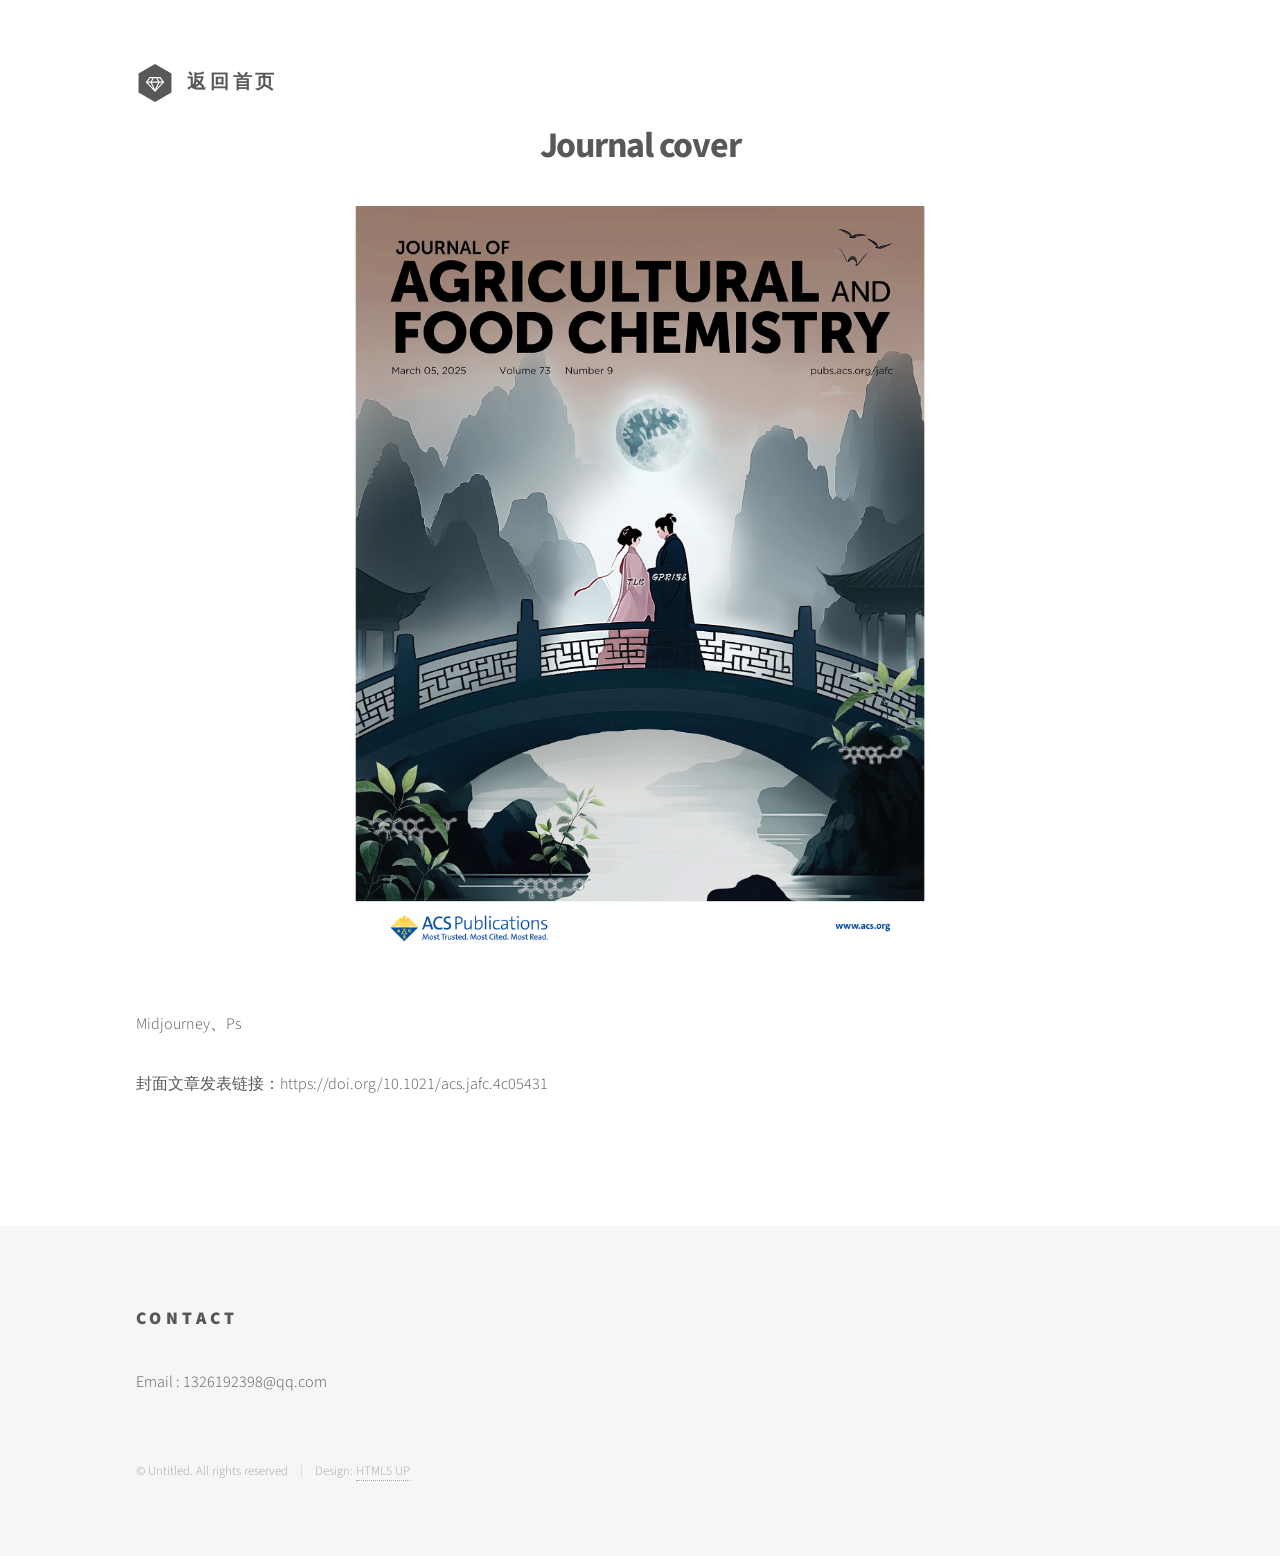
==== work01.html @ 49edc8ae "Initial website upload" ====
<!DOCTYPE HTML>
<!--
	Phantom by HTML5 UP
	html5up.net | @ajlkn
	Free for personal and commercial use under the CCA 3.0 license (html5up.net/license)
-->
<html>
	<head>
		<title>商业项目01</title>
		<meta charset="utf-8" />
		<meta name="viewport" content="width=device-width, initial-scale=1, user-scalable=no" />
		<link rel="stylesheet" href="assets/css/main.css" />
		<noscript><link rel="stylesheet" href="assets/css/noscript.css" /></noscript>
	</head>
	<body class="is-preload">
		<!-- Wrapper -->
			<div id="wrapper">

				<!-- Header -->
					<header id="header">
						<div class="inner">

							<!-- Logo -->
								<a href="index.html" class="logo">
									<span class="symbol"><img src="images/logo.svg" alt="" /></span><span class="title">返回首页</span>
								</a>

						
						</div>
					</header>

			
				<!-- Main -->
					<div id="main">
						<div class="inner">
							<h1 style="text-align: center;">Journal cover</h1>
							<span class="image main"><img src="images/work 01.png" alt="" /></span>
							<p> Midjourney、Ps </p>
							<p> 封面文章发表链接：https://doi.org/10.1021/acs.jafc.4c05431 </p>
							<p> </p>
						</div>
					</div>

				<!-- Footer -->
					<footer id="footer">
						<div class="inner">
							<section>
								<h2>Contact</h2>
								<p> Email : 1326192398@qq.com </p>
							</section>
							<ul class="copyright">
								<li>&copy; Untitled. All rights reserved</li><li>Design: <a href="http://html5up.net">HTML5 UP</a></li>
							</ul>
						</div>
					</footer>

			</div>

		<!-- Scripts -->
			<script src="assets/js/jquery.min.js"></script>
			<script src="assets/js/browser.min.js"></script>
			<script src="assets/js/breakpoints.min.js"></script>
			<script src="assets/js/util.js"></script>
			<script src="assets/js/main.js"></script>

	</body>
</html>
---- assets/css/main.css ----
@import url(fontawesome-all.min.css);
@import url("https://fonts.googleapis.com/css?family=Source+Sans+Pro:300,700,900");

/*
	Phantom by HTML5 UP
	html5up.net | @ajlkn
	Free for personal and commercial use under the CCA 3.0 license (html5up.net/license)
*/

html, body, div, span, applet, object,
iframe, h1, h2, h3, h4, h5, h6, p, blockquote,
pre, a, abbr, acronym, address, big, cite,
code, del, dfn, em, img, ins, kbd, q, s, samp,
small, strike, strong, sub, sup, tt, var, b,
u, i, center, dl, dt, dd, ol, ul, li, fieldset,
form, label, legend, table, caption, tbody,
tfoot, thead, tr, th, td, article, aside,
canvas, details, embed, figure, figcaption,
footer, header, hgroup, menu, nav, output, ruby,
section, summary, time, mark, audio, video {
	margin: 0;
	padding: 0;
	border: 0;
	font-size: 100%;
	font: inherit;
	vertical-align: baseline;}

article, aside, details, figcaption, figure,
footer, header, hgroup, menu, nav, section {
	display: block;}

body {
	line-height: 1;
}

ol, ul {
	list-style: none;
}

blockquote, q {
	quotes: none;
}

	blockquote:before, blockquote:after, q:before, q:after {
		content: '';
		content: none;
	}

table {
	border-collapse: collapse;
	border-spacing: 0;
}

body {
	-webkit-text-size-adjust: none;
}

mark {
	background-color: transparent;
	color: inherit;
}

input::-moz-focus-inner {
	border: 0;
	padding: 0;
}

input, select, textarea {
	-moz-appearance: none;
	-webkit-appearance: none;
	-ms-appearance: none;
	appearance: none;
}

/* Basic */

	@-ms-viewport {
		width: device-width;
	}

	body {
		-ms-overflow-style: scrollbar;
	}

	@media screen and (max-width: 480px) {

		html, body {
			min-width: 320px;
		}

	}

	html {
		box-sizing: border-box;
	}

	*, *:before, *:after {
		box-sizing: inherit;
	}

	body {
		background: #ffffff;
	}

		body.is-preload *, body.is-preload *:before, body.is-preload *:after {
			-moz-animation: none !important;
			-webkit-animation: none !important;
			-ms-animation: none !important;
			animation: none !important;
			-moz-transition: none !important;
			-webkit-transition: none !important;
			-ms-transition: none !important;
			transition: none !important;
		}

/* Type */

	body, input, select, textarea {
		color: #585858;
		font-family: "Source Sans Pro", Helvetica, sans-serif;
		font-size: 16pt;
		font-weight: 300;
		line-height: 1.75;
	}

		@media screen and (max-width: 1680px) {

			body, input, select, textarea {
				font-size: 14pt;
			}

		}

		@media screen and (max-width: 1280px) {

			body, input, select, textarea {
				font-size: 12pt;
			}

		}

	a {
		-moz-transition: border-bottom-color 0.2s ease, color 0.2s ease;
		-webkit-transition: border-bottom-color 0.2s ease, color 0.2s ease;
		-ms-transition: border-bottom-color 0.2s ease, color 0.2s ease;
		transition: border-bottom-color 0.2s ease, color 0.2s ease;
		text-decoration: none;
		color: #585858;
		border-bottom: dotted 1px rgba(88, 88, 88, 0.5);
	}

		a:hover {
			border-bottom-color: transparent;
			color: #f2849e !important;
		}

	strong, b {
		font-weight: 900;
	}

	em, i {
		font-style: italic;
	}

	p {
		margin: 0 0 2em 0;
	}

	h1 {
		font-size: 2.25em;
		font-weight: 700;
		line-height: 1.3;
		margin: 0 0 1em 0;
		letter-spacing: -0.035em;
	}

		h1 a {
			color: inherit;
		}

		@media screen and (max-width: 736px) {

			h1 {
				font-size: 2em;
				margin: 0 0 1em 0;
			}

		}

		@media screen and (max-width: 360px) {

			h1 {
				font-size: 1.75em;
			}

		}

	h2, h3, h4, h5, h6 {
		font-weight: 900;
		line-height: 1.5;
		margin: 0 0 2em 0;
		text-transform: uppercase;
		letter-spacing: 0.25em;
	}

		h2 a, h3 a, h4 a, h5 a, h6 a {
			color: inherit;
		}

	h2 {
		font-size: 1.1em;
	}

	h3 {
		font-size: 1em;
	}

	h4 {
		font-size: 0.8em;
	}

	h5 {
		font-size: 0.8em;
	}

	h6 {
		font-size: 0.8em;
	}

	@media screen and (max-width: 980px) {

		h1 br, h2 br, h3 br, h4 br, h5 br, h6 br {
			display: none;
		}

	}

	@media screen and (max-width: 736px) {

		h2 {
			font-size: 1em;
		}

		h3 {
			font-size: 0.8em;
		}

	}

	sub {
		font-size: 0.8em;
		position: relative;
		top: 0.5em;
	}

	sup {
		font-size: 0.8em;
		position: relative;
		top: -0.5em;
	}

	blockquote {
		border-left: solid 4px #c9c9c9;
		font-style: italic;
		margin: 0 0 2em 0;
		padding: 0.5em 0 0.5em 2em;
	}

	code {
		background: rgba(144, 144, 144, 0.075);
		border-radius: 4px;
		border: solid 1px #c9c9c9;
		font-family: "Courier New", monospace;
		font-size: 0.9em;
		margin: 0 0.25em;
		padding: 0.25em 0.65em;
	}

	pre {
		-webkit-overflow-scrolling: touch;
		font-family: "Courier New", monospace;
		font-size: 0.9em;
		margin: 0 0 2em 0;
	}

		pre code {
			display: block;
			line-height: 1.75;
			padding: 1em 1.5em;
			overflow-x: auto;
		}

	hr {
		border: 0;
		border-bottom: solid 1px #c9c9c9;
		margin: 2em 0;
	}

		hr.major {
			margin: 3em 0;
		}

	.align-left {
		text-align: left;
	}

	.align-center {
		text-align: center;
	}

	.align-right {
		text-align: right;
	}

/* Row */

	.row {
		display: flex;
		flex-wrap: wrap;
		box-sizing: border-box;
		align-items: stretch;
	}

		.row > * {
			box-sizing: border-box;
		}

		.row.gtr-uniform > * > :last-child {
			margin-bottom: 0;
		}

		.row.aln-left {
			justify-content: flex-start;
		}

		.row.aln-center {
			justify-content: center;
		}

		.row.aln-right {
			justify-content: flex-end;
		}

		.row.aln-top {
			align-items: flex-start;
		}

		.row.aln-middle {
			align-items: center;
		}

		.row.aln-bottom {
			align-items: flex-end;
		}

		.row > .imp {
			order: -1;
		}

		.row > .col-1 {
			width: 8.33333%;
		}

		.row > .off-1 {
			margin-left: 8.33333%;
		}

		.row > .col-2 {
			width: 16.66667%;
		}

		.row > .off-2 {
			margin-left: 16.66667%;
		}

		.row > .col-3 {
			width: 25%;
		}

		.row > .off-3 {
			margin-left: 25%;
		}

		.row > .col-4 {
			width: 33.33333%;
		}

		.row > .off-4 {
			margin-left: 33.33333%;
		}

		.row > .col-5 {
			width: 41.66667%;
		}

		.row > .off-5 {
			margin-left: 41.66667%;
		}

		.row > .col-6 {
			width: 50%;
		}

		.row > .off-6 {
			margin-left: 50%;
		}

		.row > .col-7 {
			width: 58.33333%;
		}

		.row > .off-7 {
			margin-left: 58.33333%;
		}

		.row > .col-8 {
			width: 66.66667%;
		}

		.row > .off-8 {
			margin-left: 66.66667%;
		}

		.row > .col-9 {
			width: 75%;
		}

		.row > .off-9 {
			margin-left: 75%;
		}

		.row > .col-10 {
			width: 83.33333%;
		}

		.row > .off-10 {
			margin-left: 83.33333%;
		}

		.row > .col-11 {
			width: 91.66667%;
		}

		.row > .off-11 {
			margin-left: 91.66667%;
		}

		.row > .col-12 {
			width: 100%;
		}

		.row > .off-12 {
			margin-left: 100%;
		}

		.row.gtr-0 {
			margin-top: 0;
			margin-left: 0em;
		}

			.row.gtr-0 > * {
				padding: 0 0 0 0em;
			}

			.row.gtr-0.gtr-uniform {
				margin-top: 0em;
			}

				.row.gtr-0.gtr-uniform > * {
					padding-top: 0em;
				}

		.row.gtr-25 {
			margin-top: 0;
			margin-left: -0.5em;
		}

			.row.gtr-25 > * {
				padding: 0 0 0 0.5em;
			}

			.row.gtr-25.gtr-uniform {
				margin-top: -0.5em;
			}

				.row.gtr-25.gtr-uniform > * {
					padding-top: 0.5em;
				}

		.row.gtr-50 {
			margin-top: 0;
			margin-left: -1em;
		}

			.row.gtr-50 > * {
				padding: 0 0 0 1em;
			}

			.row.gtr-50.gtr-uniform {
				margin-top: -1em;
			}

				.row.gtr-50.gtr-uniform > * {
					padding-top: 1em;
				}

		.row {
			margin-top: 0;
			margin-left: -2em;
		}

			.row > * {
				padding: 0 0 0 2em;
			}

			.row.gtr-uniform {
				margin-top: -2em;
			}

				.row.gtr-uniform > * {
					padding-top: 2em;
				}

		.row.gtr-150 {
			margin-top: 0;
			margin-left: -3em;
		}

			.row.gtr-150 > * {
				padding: 0 0 0 3em;
			}

			.row.gtr-150.gtr-uniform {
				margin-top: -3em;
			}

				.row.gtr-150.gtr-uniform > * {
					padding-top: 3em;
				}

		.row.gtr-200 {
			margin-top: 0;
			margin-left: -4em;
		}

			.row.gtr-200 > * {
				padding: 0 0 0 4em;
			}

			.row.gtr-200.gtr-uniform {
				margin-top: -4em;
			}

				.row.gtr-200.gtr-uniform > * {
					padding-top: 4em;
				}

		@media screen and (max-width: 1680px) {

			.row {
				display: flex;
				flex-wrap: wrap;
				box-sizing: border-box;
				align-items: stretch;
			}

				.row > * {
					box-sizing: border-box;
				}

				.row.gtr-uniform > * > :last-child {
					margin-bottom: 0;
				}

				.row.aln-left {
					justify-content: flex-start;
				}

				.row.aln-center {
					justify-content: center;
				}

				.row.aln-right {
					justify-content: flex-end;
				}

				.row.aln-top {
					align-items: flex-start;
				}

				.row.aln-middle {
					align-items: center;
				}

				.row.aln-bottom {
					align-items: flex-end;
				}

				.row > .imp-xlarge {
					order: -1;
				}

				.row > .col-1-xlarge {
					width: 8.33333%;
				}

				.row > .off-1-xlarge {
					margin-left: 8.33333%;
				}

				.row > .col-2-xlarge {
					width: 16.66667%;
				}

				.row > .off-2-xlarge {
					margin-left: 16.66667%;
				}

				.row > .col-3-xlarge {
					width: 25%;
				}

				.row > .off-3-xlarge {
					margin-left: 25%;
				}

				.row > .col-4-xlarge {
					width: 33.33333%;
				}

				.row > .off-4-xlarge {
					margin-left: 33.33333%;
				}

				.row > .col-5-xlarge {
					width: 41.66667%;
				}

				.row > .off-5-xlarge {
					margin-left: 41.66667%;
				}

				.row > .col-6-xlarge {
					width: 50%;
				}

				.row > .off-6-xlarge {
					margin-left: 50%;
				}

				.row > .col-7-xlarge {
					width: 58.33333%;
				}

				.row > .off-7-xlarge {
					margin-left: 58.33333%;
				}

				.row > .col-8-xlarge {
					width: 66.66667%;
				}

				.row > .off-8-xlarge {
					margin-left: 66.66667%;
				}

				.row > .col-9-xlarge {
					width: 75%;
				}

				.row > .off-9-xlarge {
					margin-left: 75%;
				}

				.row > .col-10-xlarge {
					width: 83.33333%;
				}

				.row > .off-10-xlarge {
					margin-left: 83.33333%;
				}

				.row > .col-11-xlarge {
					width: 91.66667%;
				}

				.row > .off-11-xlarge {
					margin-left: 91.66667%;
				}

				.row > .col-12-xlarge {
					width: 100%;
				}

				.row > .off-12-xlarge {
					margin-left: 100%;
				}

				.row.gtr-0 {
					margin-top: 0;
					margin-left: 0em;
				}

					.row.gtr-0 > * {
						padding: 0 0 0 0em;
					}

					.row.gtr-0.gtr-uniform {
						margin-top: 0em;
					}

						.row.gtr-0.gtr-uniform > * {
							padding-top: 0em;
						}

				.row.gtr-25 {
					margin-top: 0;
					margin-left: -0.5em;
				}

					.row.gtr-25 > * {
						padding: 0 0 0 0.5em;
					}

					.row.gtr-25.gtr-uniform {
						margin-top: -0.5em;
					}

						.row.gtr-25.gtr-uniform > * {
							padding-top: 0.5em;
						}

				.row.gtr-50 {
					margin-top: 0;
					margin-left: -1em;
				}

					.row.gtr-50 > * {
						padding: 0 0 0 1em;
					}

					.row.gtr-50.gtr-uniform {
						margin-top: -1em;
					}

						.row.gtr-50.gtr-uniform > * {
							padding-top: 1em;
						}

				.row {
					margin-top: 0;
					margin-left: -2em;
				}

					.row > * {
						padding: 0 0 0 2em;
					}

					.row.gtr-uniform {
						margin-top: -2em;
					}

						.row.gtr-uniform > * {
							padding-top: 2em;
						}

				.row.gtr-150 {
					margin-top: 0;
					margin-left: -3em;
				}

					.row.gtr-150 > * {
						padding: 0 0 0 3em;
					}

					.row.gtr-150.gtr-uniform {
						margin-top: -3em;
					}

						.row.gtr-150.gtr-uniform > * {
							padding-top: 3em;
						}

				.row.gtr-200 {
					margin-top: 0;
					margin-left: -4em;
				}

					.row.gtr-200 > * {
						padding: 0 0 0 4em;
					}

					.row.gtr-200.gtr-uniform {
						margin-top: -4em;
					}

						.row.gtr-200.gtr-uniform > * {
							padding-top: 4em;
						}

		}

		@media screen and (max-width: 1280px) {

			.row {
				display: flex;
				flex-wrap: wrap;
				box-sizing: border-box;
				align-items: stretch;
			}

				.row > * {
					box-sizing: border-box;
				}

				.row.gtr-uniform > * > :last-child {
					margin-bottom: 0;
				}

				.row.aln-left {
					justify-content: flex-start;
				}

				.row.aln-center {
					justify-content: center;
				}

				.row.aln-right {
					justify-content: flex-end;
				}

				.row.aln-top {
					align-items: flex-start;
				}

				.row.aln-middle {
					align-items: center;
				}

				.row.aln-bottom {
					align-items: flex-end;
				}

				.row > .imp-large {
					order: -1;
				}

				.row > .col-1-large {
					width: 8.33333%;
				}

				.row > .off-1-large {
					margin-left: 8.33333%;
				}

				.row > .col-2-large {
					width: 16.66667%;
				}

				.row > .off-2-large {
					margin-left: 16.66667%;
				}

				.row > .col-3-large {
					width: 25%;
				}

				.row > .off-3-large {
					margin-left: 25%;
				}

				.row > .col-4-large {
					width: 33.33333%;
				}

				.row > .off-4-large {
					margin-left: 33.33333%;
				}

				.row > .col-5-large {
					width: 41.66667%;
				}

				.row > .off-5-large {
					margin-left: 41.66667%;
				}

				.row > .col-6-large {
					width: 50%;
				}

				.row > .off-6-large {
					margin-left: 50%;
				}

				.row > .col-7-large {
					width: 58.33333%;
				}

				.row > .off-7-large {
					margin-left: 58.33333%;
				}

				.row > .col-8-large {
					width: 66.66667%;
				}

				.row > .off-8-large {
					margin-left: 66.66667%;
				}

				.row > .col-9-large {
					width: 75%;
				}

				.row > .off-9-large {
					margin-left: 75%;
				}

				.row > .col-10-large {
					width: 83.33333%;
				}

				.row > .off-10-large {
					margin-left: 83.33333%;
				}

				.row > .col-11-large {
					width: 91.66667%;
				}

				.row > .off-11-large {
					margin-left: 91.66667%;
				}

				.row > .col-12-large {
					width: 100%;
				}

				.row > .off-12-large {
					margin-left: 100%;
				}

				.row.gtr-0 {
					margin-top: 0;
					margin-left: 0em;
				}

					.row.gtr-0 > * {
						padding: 0 0 0 0em;
					}

					.row.gtr-0.gtr-uniform {
						margin-top: 0em;
					}

						.row.gtr-0.gtr-uniform > * {
							padding-top: 0em;
						}

				.row.gtr-25 {
					margin-top: 0;
					margin-left: -0.5em;
				}

					.row.gtr-25 > * {
						padding: 0 0 0 0.5em;
					}

					.row.gtr-25.gtr-uniform {
						margin-top: -0.5em;
					}

						.row.gtr-25.gtr-uniform > * {
							padding-top: 0.5em;
						}

				.row.gtr-50 {
					margin-top: 0;
					margin-left: -1em;
				}

					.row.gtr-50 > * {
						padding: 0 0 0 1em;
					}

					.row.gtr-50.gtr-uniform {
						margin-top: -1em;
					}

						.row.gtr-50.gtr-uniform > * {
							padding-top: 1em;
						}

				.row {
					margin-top: 0;
					margin-left: -2em;
				}

					.row > * {
						padding: 0 0 0 2em;
					}

					.row.gtr-uniform {
						margin-top: -2em;
					}

						.row.gtr-uniform > * {
							padding-top: 2em;
						}

				.row.gtr-150 {
					margin-top: 0;
					margin-left: -3em;
				}

					.row.gtr-150 > * {
						padding: 0 0 0 3em;
					}

					.row.gtr-150.gtr-uniform {
						margin-top: -3em;
					}

						.row.gtr-150.gtr-uniform > * {
							padding-top: 3em;
						}

				.row.gtr-200 {
					margin-top: 0;
					margin-left: -4em;
				}

					.row.gtr-200 > * {
						padding: 0 0 0 4em;
					}

					.row.gtr-200.gtr-uniform {
						margin-top: -4em;
					}

						.row.gtr-200.gtr-uniform > * {
							padding-top: 4em;
						}

		}

		@media screen and (max-width: 980px) {

			.row {
				display: flex;
				flex-wrap: wrap;
				box-sizing: border-box;
				align-items: stretch;
			}

				.row > * {
					box-sizing: border-box;
				}

				.row.gtr-uniform > * > :last-child {
					margin-bottom: 0;
				}

				.row.aln-left {
					justify-content: flex-start;
				}

				.row.aln-center {
					justify-content: center;
				}

				.row.aln-right {
					justify-content: flex-end;
				}

				.row.aln-top {
					align-items: flex-start;
				}

				.row.aln-middle {
					align-items: center;
				}

				.row.aln-bottom {
					align-items: flex-end;
				}

				.row > .imp-medium {
					order: -1;
				}

				.row > .col-1-medium {
					width: 8.33333%;
				}

				.row > .off-1-medium {
					margin-left: 8.33333%;
				}

				.row > .col-2-medium {
					width: 16.66667%;
				}

				.row > .off-2-medium {
					margin-left: 16.66667%;
				}

				.row > .col-3-medium {
					width: 25%;
				}

				.row > .off-3-medium {
					margin-left: 25%;
				}

				.row > .col-4-medium {
					width: 33.33333%;
				}

				.row > .off-4-medium {
					margin-left: 33.33333%;
				}

				.row > .col-5-medium {
					width: 41.66667%;
				}

				.row > .off-5-medium {
					margin-left: 41.66667%;
				}

				.row > .col-6-medium {
					width: 50%;
				}

				.row > .off-6-medium {
					margin-left: 50%;
				}

				.row > .col-7-medium {
					width: 58.33333%;
				}

				.row > .off-7-medium {
					margin-left: 58.33333%;
				}

				.row > .col-8-medium {
					width: 66.66667%;
				}

				.row > .off-8-medium {
					margin-left: 66.66667%;
				}

				.row > .col-9-medium {
					width: 75%;
				}

				.row > .off-9-medium {
					margin-left: 75%;
				}

				.row > .col-10-medium {
					width: 83.33333%;
				}

				.row > .off-10-medium {
					margin-left: 83.33333%;
				}

				.row > .col-11-medium {
					width: 91.66667%;
				}

				.row > .off-11-medium {
					margin-left: 91.66667%;
				}

				.row > .col-12-medium {
					width: 100%;
				}

				.row > .off-12-medium {
					margin-left: 100%;
				}

				.row.gtr-0 {
					margin-top: 0;
					margin-left: 0em;
				}

					.row.gtr-0 > * {
						padding: 0 0 0 0em;
					}

					.row.gtr-0.gtr-uniform {
						margin-top: 0em;
					}

						.row.gtr-0.gtr-uniform > * {
							padding-top: 0em;
						}

				.row.gtr-25 {
					margin-top: 0;
					margin-left: -0.375em;
				}

					.row.gtr-25 > * {
						padding: 0 0 0 0.375em;
					}

					.row.gtr-25.gtr-uniform {
						margin-top: -0.375em;
					}

						.row.gtr-25.gtr-uniform > * {
							padding-top: 0.375em;
						}

				.row.gtr-50 {
					margin-top: 0;
					margin-left: -0.75em;
				}

					.row.gtr-50 > * {
						padding: 0 0 0 0.75em;
					}

					.row.gtr-50.gtr-uniform {
						margin-top: -0.75em;
					}

						.row.gtr-50.gtr-uniform > * {
							padding-top: 0.75em;
						}

				.row {
					margin-top: 0;
					margin-left: -1.5em;
				}

					.row > * {
						padding: 0 0 0 1.5em;
					}

					.row.gtr-uniform {
						margin-top: -1.5em;
					}

						.row.gtr-uniform > * {
							padding-top: 1.5em;
						}

				.row.gtr-150 {
					margin-top: 0;
					margin-left: -2.25em;
				}

					.row.gtr-150 > * {
						padding: 0 0 0 2.25em;
					}

					.row.gtr-150.gtr-uniform {
						margin-top: -2.25em;
					}

						.row.gtr-150.gtr-uniform > * {
							padding-top: 2.25em;
						}

				.row.gtr-200 {
					margin-top: 0;
					margin-left: -3em;
				}

					.row.gtr-200 > * {
						padding: 0 0 0 3em;
					}

					.row.gtr-200.gtr-uniform {
						margin-top: -3em;
					}

						.row.gtr-200.gtr-uniform > * {
							padding-top: 3em;
						}

		}

		@media screen and (max-width: 736px) {

			.row {
				display: flex;
				flex-wrap: wrap;
				box-sizing: border-box;
				align-items: stretch;
			}

				.row > * {
					box-sizing: border-box;
				}

				.row.gtr-uniform > * > :last-child {
					margin-bottom: 0;
				}

				.row.aln-left {
					justify-content: flex-start;
				}

				.row.aln-center {
					justify-content: center;
				}

				.row.aln-right {
					justify-content: flex-end;
				}

				.row.aln-top {
					align-items: flex-start;
				}

				.row.aln-middle {
					align-items: center;
				}

				.row.aln-bottom {
					align-items: flex-end;
				}

				.row > .imp-small {
					order: -1;
				}

				.row > .col-1-small {
					width: 8.33333%;
				}

				.row > .off-1-small {
					margin-left: 8.33333%;
				}

				.row > .col-2-small {
					width: 16.66667%;
				}

				.row > .off-2-small {
					margin-left: 16.66667%;
				}

				.row > .col-3-small {
					width: 25%;
				}

				.row > .off-3-small {
					margin-left: 25%;
				}

				.row > .col-4-small {
					width: 33.33333%;
				}

				.row > .off-4-small {
					margin-left: 33.33333%;
				}

				.row > .col-5-small {
					width: 41.66667%;
				}

				.row > .off-5-small {
					margin-left: 41.66667%;
				}

				.row > .col-6-small {
					width: 50%;
				}

				.row > .off-6-small {
					margin-left: 50%;
				}

				.row > .col-7-small {
					width: 58.33333%;
				}

				.row > .off-7-small {
					margin-left: 58.33333%;
				}

				.row > .col-8-small {
					width: 66.66667%;
				}

				.row > .off-8-small {
					margin-left: 66.66667%;
				}

				.row > .col-9-small {
					width: 75%;
				}

				.row > .off-9-small {
					margin-left: 75%;
				}

				.row > .col-10-small {
					width: 83.33333%;
				}

				.row > .off-10-small {
					margin-left: 83.33333%;
				}

				.row > .col-11-small {
					width: 91.66667%;
				}

				.row > .off-11-small {
					margin-left: 91.66667%;
				}

				.row > .col-12-small {
					width: 100%;
				}

				.row > .off-12-small {
					margin-left: 100%;
				}

				.row.gtr-0 {
					margin-top: 0;
					margin-left: 0em;
				}

					.row.gtr-0 > * {
						padding: 0 0 0 0em;
					}

					.row.gtr-0.gtr-uniform {
						margin-top: 0em;
					}

						.row.gtr-0.gtr-uniform > * {
							padding-top: 0em;
						}

				.row.gtr-25 {
					margin-top: 0;
					margin-left: -0.25em;
				}

					.row.gtr-25 > * {
						padding: 0 0 0 0.25em;
					}

					.row.gtr-25.gtr-uniform {
						margin-top: -0.25em;
					}

						.row.gtr-25.gtr-uniform > * {
							padding-top: 0.25em;
						}

				.row.gtr-50 {
					margin-top: 0;
					margin-left: -0.5em;
				}

					.row.gtr-50 > * {
						padding: 0 0 0 0.5em;
					}

					.row.gtr-50.gtr-uniform {
						margin-top: -0.5em;
					}

						.row.gtr-50.gtr-uniform > * {
							padding-top: 0.5em;
						}

				.row {
					margin-top: 0;
					margin-left: -1em;
				}

					.row > * {
						padding: 0 0 0 1em;
					}

					.row.gtr-uniform {
						margin-top: -1em;
					}

						.row.gtr-uniform > * {
							padding-top: 1em;
						}

				.row.gtr-150 {
					margin-top: 0;
					margin-left: -1.5em;
				}

					.row.gtr-150 > * {
						padding: 0 0 0 1.5em;
					}

					.row.gtr-150.gtr-uniform {
						margin-top: -1.5em;
					}

						.row.gtr-150.gtr-uniform > * {
							padding-top: 1.5em;
						}

				.row.gtr-200 {
					margin-top: 0;
					margin-left: -2em;
				}

					.row.gtr-200 > * {
						padding: 0 0 0 2em;
					}

					.row.gtr-200.gtr-uniform {
						margin-top: -2em;
					}

						.row.gtr-200.gtr-uniform > * {
							padding-top: 2em;
						}

		}

		@media screen and (max-width: 480px) {

			.row {
				display: flex;
				flex-wrap: wrap;
				box-sizing: border-box;
				align-items: stretch;
			}

				.row > * {
					box-sizing: border-box;
				}

				.row.gtr-uniform > * > :last-child {
					margin-bottom: 0;
				}

				.row.aln-left {
					justify-content: flex-start;
				}

				.row.aln-center {
					justify-content: center;
				}

				.row.aln-right {
					justify-content: flex-end;
				}

				.row.aln-top {
					align-items: flex-start;
				}

				.row.aln-middle {
					align-items: center;
				}

				.row.aln-bottom {
					align-items: flex-end;
				}

				.row > .imp-xsmall {
					order: -1;
				}

				.row > .col-1-xsmall {
					width: 8.33333%;
				}

				.row > .off-1-xsmall {
					margin-left: 8.33333%;
				}

				.row > .col-2-xsmall {
					width: 16.66667%;
				}

				.row > .off-2-xsmall {
					margin-left: 16.66667%;
				}

				.row > .col-3-xsmall {
					width: 25%;
				}

				.row > .off-3-xsmall {
					margin-left: 25%;
				}

				.row > .col-4-xsmall {
					width: 33.33333%;
				}

				.row > .off-4-xsmall {
					margin-left: 33.33333%;
				}

				.row > .col-5-xsmall {
					width: 41.66667%;
				}

				.row > .off-5-xsmall {
					margin-left: 41.66667%;
				}

				.row > .col-6-xsmall {
					width: 50%;
				}

				.row > .off-6-xsmall {
					margin-left: 50%;
				}

				.row > .col-7-xsmall {
					width: 58.33333%;
				}

				.row > .off-7-xsmall {
					margin-left: 58.33333%;
				}

				.row > .col-8-xsmall {
					width: 66.66667%;
				}

				.row > .off-8-xsmall {
					margin-left: 66.66667%;
				}

				.row > .col-9-xsmall {
					width: 75%;
				}

				.row > .off-9-xsmall {
					margin-left: 75%;
				}

				.row > .col-10-xsmall {
					width: 83.33333%;
				}

				.row > .off-10-xsmall {
					margin-left: 83.33333%;
				}

				.row > .col-11-xsmall {
					width: 91.66667%;
				}

				.row > .off-11-xsmall {
					margin-left: 91.66667%;
				}

				.row > .col-12-xsmall {
					width: 100%;
				}

				.row > .off-12-xsmall {
					margin-left: 100%;
				}

				.row.gtr-0 {
					margin-top: 0;
					margin-left: 0em;
				}

					.row.gtr-0 > * {
						padding: 0 0 0 0em;
					}

					.row.gtr-0.gtr-uniform {
						margin-top: 0em;
					}

						.row.gtr-0.gtr-uniform > * {
							padding-top: 0em;
						}

				.row.gtr-25 {
					margin-top: 0;
					margin-left: -0.25em;
				}

					.row.gtr-25 > * {
						padding: 0 0 0 0.25em;
					}

					.row.gtr-25.gtr-uniform {
						margin-top: -0.25em;
					}

						.row.gtr-25.gtr-uniform > * {
							padding-top: 0.25em;
						}

				.row.gtr-50 {
					margin-top: 0;
					margin-left: -0.5em;
				}

					.row.gtr-50 > * {
						padding: 0 0 0 0.5em;
					}

					.row.gtr-50.gtr-uniform {
						margin-top: -0.5em;
					}

						.row.gtr-50.gtr-uniform > * {
							padding-top: 0.5em;
						}

				.row {
					margin-top: 0;
					margin-left: -1em;
				}

					.row > * {
						padding: 0 0 0 1em;
					}

					.row.gtr-uniform {
						margin-top: -1em;
					}

						.row.gtr-uniform > * {
							padding-top: 1em;
						}

				.row.gtr-150 {
					margin-top: 0;
					margin-left: -1.5em;
				}

					.row.gtr-150 > * {
						padding: 0 0 0 1.5em;
					}

					.row.gtr-150.gtr-uniform {
						margin-top: -1.5em;
					}

						.row.gtr-150.gtr-uniform > * {
							padding-top: 1.5em;
						}

				.row.gtr-200 {
					margin-top: 0;
					margin-left: -2em;
				}

					.row.gtr-200 > * {
						padding: 0 0 0 2em;
					}

					.row.gtr-200.gtr-uniform {
						margin-top: -2em;
					}

						.row.gtr-200.gtr-uniform > * {
							padding-top: 2em;
						}

		}

/* Section/Article */

	section.special, article.special {
		text-align: center;
	}

	header p {
		margin-top: -1em;
	}

	@media screen and (max-width: 736px) {

		header p {
			margin-top: 0;
		}

	}

/* Icon */

	.icon {
		text-decoration: none;
		border-bottom: none;
		position: relative;
	}

		.icon:before {
			-moz-osx-font-smoothing: grayscale;
			-webkit-font-smoothing: antialiased;
			display: inline-block;
			font-style: normal;
			font-variant: normal;
			text-rendering: auto;
			line-height: 1;
			text-transform: none !important;
			font-family: 'Font Awesome 5 Free';
			font-weight: 400;
		}

		.icon > .label {
			display: none;
		}

		.icon:before {
			line-height: inherit;
		}

		.icon.solid:before {
			font-weight: 900;
		}

		.icon.brands:before {
			font-family: 'Font Awesome 5 Brands';
		}

		.icon.style2 {
			-moz-transition: background-color 0.2s ease-in-out, color 0.2s ease-in-out, border-color 0.2s ease-in-out;
			-webkit-transition: background-color 0.2s ease-in-out, color 0.2s ease-in-out, border-color 0.2s ease-in-out;
			-ms-transition: background-color 0.2s ease-in-out, color 0.2s ease-in-out, border-color 0.2s ease-in-out;
			transition: background-color 0.2s ease-in-out, color 0.2s ease-in-out, border-color 0.2s ease-in-out;
			background-color: transparent;
			border: solid 1px #c9c9c9;
			border-radius: 4px;
			width: 0.65em;
			height: 0.65em;
			display: inline-block;
			text-align: center;
			line-height: 2.65em;
			color: inherit;
		}

			.icon.style2:before {
				font-size: 1.1em;
			}

			.icon.style2:hover {
				color: #f2849e;
				border-color: #f2849e;
			}

			.icon.style2:active {
				background-color: rgba(242, 132, 158, 0.1);
			}

/* List */

	ol {
		list-style: decimal;
		margin: 0 0 2em 0;
		padding-left: 1.25em;
	}

		ol li {
			padding-left: 0.25em;
		}

	ul {
		list-style: disc;
		margin: 0 0 2em 0;
		padding-left: 1em;
	}

		ul li {
			padding-left: 0.5em;
		}

		ul.alt {
			list-style: none;
			padding-left: 0;
		}

			ul.alt li {
				border-top: solid 1px #c9c9c9;
				padding: 0.5em 0;
			}

				ul.alt li:first-child {
					border-top: 0;
					padding-top: 0;
				}

	dl {
		margin: 0 0 2em 0;
	}

		dl dt {
			display: block;
			font-weight: 900;
			margin: 0 0 1em 0;
		}

		dl dd {
			margin-left: 2em;
		}

/* Actions */

	ul.actions {
		display: -moz-flex;
		display: -webkit-flex;
		display: -ms-flex;
		display: flex;
		cursor: default;
		list-style: none;
		margin-left: -1em;
		padding-left: 0;
	}

		ul.actions li {
			padding: 0 0 0 1em;
			vertical-align: middle;
		}

		ul.actions.special {
			-moz-justify-content: center;
			-webkit-justify-content: center;
			-ms-justify-content: center;
			justify-content: center;
			width: 100%;
			margin-left: 0;
		}

			ul.actions.special li:first-child {
				padding-left: 0;
			}

		ul.actions.stacked {
			-moz-flex-direction: column;
			-webkit-flex-direction: column;
			-ms-flex-direction: column;
			flex-direction: column;
			margin-left: 0;
		}

			ul.actions.stacked li {
				padding: 1.3em 0 0 0;
			}

				ul.actions.stacked li:first-child {
					padding-top: 0;
				}

		ul.actions.fit {
			width: calc(100% + 1em);
		}

			ul.actions.fit li {
				-moz-flex-grow: 1;
				-webkit-flex-grow: 1;
				-ms-flex-grow: 1;
				flex-grow: 1;
				-moz-flex-shrink: 1;
				-webkit-flex-shrink: 1;
				-ms-flex-shrink: 1;
				flex-shrink: 1;
				width: 100%;
			}

				ul.actions.fit li > * {
					width: 100%;
				}

			ul.actions.fit.stacked {
				width: 100%;
			}

		@media screen and (max-width: 480px) {

			ul.actions:not(.fixed) {
				-moz-flex-direction: column;
				-webkit-flex-direction: column;
				-ms-flex-direction: column;
				flex-direction: column;
				margin-left: 0;
				width: 100% !important;
			}

				ul.actions:not(.fixed) li {
					-moz-flex-grow: 1;
					-webkit-flex-grow: 1;
					-ms-flex-grow: 1;
					flex-grow: 1;
					-moz-flex-shrink: 1;
					-webkit-flex-shrink: 1;
					-ms-flex-shrink: 1;
					flex-shrink: 1;
					padding: 1em 0 0 0;
					text-align: center;
					width: 100%;
				}

					ul.actions:not(.fixed) li > * {
						width: 100%;
					}

					ul.actions:not(.fixed) li:first-child {
						padding-top: 0;
					}

					ul.actions:not(.fixed) li input[type="submit"],
					ul.actions:not(.fixed) li input[type="reset"],
					ul.actions:not(.fixed) li input[type="button"],
					ul.actions:not(.fixed) li button,
					ul.actions:not(.fixed) li .button {
						width: 100%;
					}

						ul.actions:not(.fixed) li input[type="submit"].icon:before,
						ul.actions:not(.fixed) li input[type="reset"].icon:before,
						ul.actions:not(.fixed) li input[type="button"].icon:before,
						ul.actions:not(.fixed) li button.icon:before,
						ul.actions:not(.fixed) li .button.icon:before {
							margin-left: -0.5rem;
						}

		}

/* Icons */

	ul.icons {
		cursor: default;
		list-style: none;
		padding-left: 0;
		margin: -1em 0 2em -1em;
	}

		ul.icons li {
			display: inline-block;
			padding: 1em 0 0 1em;
		}

/* Form */

	form {
		margin: 0 0 2em 0;
		overflow-x: hidden;
	}

		form > :last-child {
			margin-bottom: 0;
		}

		form > .fields {
			display: -moz-flex;
			display: -webkit-flex;
			display: -ms-flex;
			display: flex;
			-moz-flex-wrap: wrap;
			-webkit-flex-wrap: wrap;
			-ms-flex-wrap: wrap;
			flex-wrap: wrap;
			width: calc(100% + 3em);
			margin: -1.5em 0 2em -1.5em;
		}

			form > .fields > .field {
				-moz-flex-grow: 0;
				-webkit-flex-grow: 0;
				-ms-flex-grow: 0;
				flex-grow: 0;
				-moz-flex-shrink: 0;
				-webkit-flex-shrink: 0;
				-ms-flex-shrink: 0;
				flex-shrink: 0;
				padding: 1.5em 0 0 1.5em;
				width: calc(100% - 1.5em);
			}

				form > .fields > .field.half {
					width: calc(50% - 0.75em);
				}

				form > .fields > .field.third {
					width: calc(100%/3 - 0.5em);
				}

				form > .fields > .field.quarter {
					width: calc(25% - 0.375em);
				}

		@media screen and (max-width: 480px) {

			form > .fields {
				width: calc(100% + 3em);
				margin: -1.5em 0 2em -1.5em;
			}

				form > .fields > .field {
					padding: 1.5em 0 0 1.5em;
					width: calc(100% - 1.5em);
				}

					form > .fields > .field.half {
						width: calc(100% - 1.5em);
					}

					form > .fields > .field.third {
						width: calc(100% - 1.5em);
					}

					form > .fields > .field.quarter {
						width: calc(100% - 1.5em);
					}

		}

	label {
		display: block;
		font-size: 0.9em;
		font-weight: 900;
		margin: 0 0 1em 0;
	}

	input[type="text"],
	input[type="password"],
	input[type="email"],
	input[type="tel"],
	select,
	textarea {
		-moz-appearance: none;
		-webkit-appearance: none;
		-ms-appearance: none;
		appearance: none;
		background-color: transparent;
		border: none;
		border-radius: 0;
		border-bottom: solid 1px #c9c9c9;
		color: inherit;
		display: block;
		outline: 0;
		padding: 0;
		text-decoration: none;
		width: 100%;
	}

		input[type="text"]:invalid,
		input[type="password"]:invalid,
		input[type="email"]:invalid,
		input[type="tel"]:invalid,
		select:invalid,
		textarea:invalid {
			box-shadow: none;
		}

		input[type="text"]:focus,
		input[type="password"]:focus,
		input[type="email"]:focus,
		input[type="tel"]:focus,
		select:focus,
		textarea:focus {
			border-bottom-color: #f2849e;
			box-shadow: inset 0 -1px 0 0 #f2849e;
		}

	select {
		background-image: url("data:image/svg+xml;charset=utf8,%3Csvg xmlns='http://www.w3.org/2000/svg' width='40' height='40' preserveAspectRatio='none' viewBox='0 0 40 40'%3E%3Cpath d='M9.4,12.3l10.4,10.4l10.4-10.4c0.2-0.2,0.5-0.4,0.9-0.4c0.3,0,0.6,0.1,0.9,0.4l3.3,3.3c0.2,0.2,0.4,0.5,0.4,0.9 c0,0.4-0.1,0.6-0.4,0.9L20.7,31.9c-0.2,0.2-0.5,0.4-0.9,0.4c-0.3,0-0.6-0.1-0.9-0.4L4.3,17.3c-0.2-0.2-0.4-0.5-0.4-0.9 c0-0.4,0.1-0.6,0.4-0.9l3.3-3.3c0.2-0.2,0.5-0.4,0.9-0.4S9.1,12.1,9.4,12.3z' fill='%23c9c9c9' /%3E%3C/svg%3E");
		background-size: 1.25rem;
		background-repeat: no-repeat;
		background-position: calc(100% - 1rem) center;
		height: 3em;
		padding-right: 3em;
		text-overflow: ellipsis;
	}

		select option {
			background: #ffffff;
		}

		select:focus::-ms-value {
			background-color: transparent;
		}

		select::-ms-expand {
			display: none;
		}

	input[type="text"],
	input[type="password"],
	input[type="email"],
	select {
		height: 3em;
	}

	textarea {
		padding: 0;
		min-height: 3.75em;
	}

	input[type="checkbox"],
	input[type="radio"] {
		-moz-appearance: none;
		-webkit-appearance: none;
		-ms-appearance: none;
		appearance: none;
		display: block;
		float: left;
		margin-right: -2em;
		opacity: 0;
		width: 1em;
		z-index: -1;
	}

		input[type="checkbox"] + label,
		input[type="radio"] + label {
			text-decoration: none;
			color: #585858;
			cursor: pointer;
			display: inline-block;
			font-size: 1em;
			font-weight: 300;
			padding-left: 2.55em;
			padding-right: 0.75em;
			position: relative;
		}

			input[type="checkbox"] + label:before,
			input[type="radio"] + label:before {
				-moz-osx-font-smoothing: grayscale;
				-webkit-font-smoothing: antialiased;
				display: inline-block;
				font-style: normal;
				font-variant: normal;
				text-rendering: auto;
				line-height: 1;
				text-transform: none !important;
				font-family: 'Font Awesome 5 Free';
				font-weight: 900;
			}

			input[type="checkbox"] + label:before,
			input[type="radio"] + label:before {
				border-radius: 4px;
				border: solid 1px #c9c9c9;
				content: '';
				display: inline-block;
				font-size: 0.8em;
				height: 2.25em;
				left: 0;
				line-height: 2.25em;
				position: absolute;
				text-align: center;
				top: 0;
				width: 2.25em;
			}

		input[type="checkbox"]:checked + label:before,
		input[type="radio"]:checked + label:before {
			background: #585858;
			border-color: #585858;
			color: #ffffff;
			content: '\f00c';
		}

		input[type="checkbox"]:focus + label:before,
		input[type="radio"]:focus + label:before {
			border-color: #f2849e;
			box-shadow: 0 0 0 1px #f2849e;
		}

	input[type="checkbox"] + label:before {
		border-radius: 4px;
	}

	input[type="radio"] + label:before {
		border-radius: 100%;
	}

/* Box */

	.box {
		border-radius: 4px;
		border: solid 1px #c9c9c9;
		margin-bottom: 2em;
		padding: 1.5em;
	}

		.box > :last-child,
		.box > :last-child > :last-child,
		.box > :last-child > :last-child > :last-child {
			margin-bottom: 0;
		}

		.box.alt {
			border: 0;
			border-radius: 0;
			padding: 0;
		}

/* Image */

	.image {
		border-radius: 4px;
		border: 0;
		display: inline-block;
		position: relative;
	}

		.image img {
			border-radius: 4px;
			display: block;
		}

		.image.left, .image.right {
			max-width: 40%;
		}

			.image.left img, .image.right img {
				width: 100%;
			}

		.image.left {
			float: left;
			padding: 0 1.5em 1em 0;
			top: 0.25em;
		}

		.image.right {
			float: right;
			padding: 0 0 1em 1.5em;
			top: 0.25em;
		}

		.image.fit {
			display: block;
			margin: 0 0 2em 0;
			width: 100%;
		}

			.image.fit img {
				width: 100%;
			}

		.image.main {
			display: block;
			margin: 0 0 3em 0;
			width: 100%;
		}

			.image.main img {
				width: 100%;
			}

			@media screen and (max-width: 736px) {

				.image.main {
					margin: 0 0 2em 0;
				}

			}

/* Table */

	.table-wrapper {
		-webkit-overflow-scrolling: touch;
		overflow-x: auto;
	}

	table {
		margin: 0 0 2em 0;
		width: 100%;
	}

		table tbody tr {
			border: solid 1px #c9c9c9;
			border-left: 0;
			border-right: 0;
		}

			table tbody tr:nth-child(2n + 1) {
				background-color: rgba(144, 144, 144, 0.075);
			}

		table td {
			padding: 0.75em 0.75em;
		}

		table th {
			font-size: 0.9em;
			font-weight: 900;
			padding: 0 0.75em 0.75em 0.75em;
			text-align: left;
		}

		table thead {
			border-bottom: solid 2px #c9c9c9;
		}

		table tfoot {
			border-top: solid 2px #c9c9c9;
		}

		table.alt {
			border-collapse: separate;
		}

			table.alt tbody tr td {
				border: solid 1px #c9c9c9;
				border-left-width: 0;
				border-top-width: 0;
			}

				table.alt tbody tr td:first-child {
					border-left-width: 1px;
				}

			table.alt tbody tr:first-child td {
				border-top-width: 1px;
			}

			table.alt thead {
				border-bottom: 0;
			}

			table.alt tfoot {
				border-top: 0;
			}

/* Button */

	input[type="submit"],
	input[type="reset"],
	input[type="button"],
	button,
	.button {
		-moz-appearance: none;
		-webkit-appearance: none;
		-ms-appearance: none;
		appearance: none;
		-moz-transition: background-color 0.2s ease-in-out, color 0.2s ease-in-out, box-shadow 0.2s ease-in-out;
		-webkit-transition: background-color 0.2s ease-in-out, color 0.2s ease-in-out, box-shadow 0.2s ease-in-out;
		-ms-transition: background-color 0.2s ease-in-out, color 0.2s ease-in-out, box-shadow 0.2s ease-in-out;
		transition: background-color 0.2s ease-in-out, color 0.2s ease-in-out, box-shadow 0.2s ease-in-out;
		background-color: transparent;
		border-radius: 4px;
		border: 0;
		box-shadow: inset 0 0 0 2px #585858;
		color: #585858 !important;
		cursor: pointer;
		display: inline-block;
		font-size: 0.8em;
		font-weight: 900;
		height: 3.5em;
		letter-spacing: 0.35em;
		line-height: 3.45em;
		overflow: hidden;
		padding: 0 1.25em 0 1.6em;
		text-align: center;
		text-decoration: none;
		text-overflow: ellipsis;
		text-transform: uppercase;
		white-space: nowrap;
	}

		input[type="submit"].icon:before,
		input[type="reset"].icon:before,
		input[type="button"].icon:before,
		button.icon:before,
		.button.icon:before {
			margin-right: 0.5em;
		}

		input[type="submit"].fit,
		input[type="reset"].fit,
		input[type="button"].fit,
		button.fit,
		.button.fit {
			width: 100%;
		}

		input[type="submit"]:hover,
		input[type="reset"]:hover,
		input[type="button"]:hover,
		button:hover,
		.button:hover {
			color: #f2849e !important;
			box-shadow: inset 0 0 0 2px #f2849e;
		}

		input[type="submit"]:active,
		input[type="reset"]:active,
		input[type="button"]:active,
		button:active,
		.button:active {
			background-color: rgba(132, 192, 242, 0.1);
		}

		input[type="submit"].small,
		input[type="reset"].small,
		input[type="button"].small,
		button.small,
		.button.small {
			font-size: 0.6em;
		}

		input[type="submit"].large,
		input[type="reset"].large,
		input[type="button"].large,
		button.large,
		.button.large {
			font-size: 1em;
		}

		input[type="submit"].primary,
		input[type="reset"].primary,
		input[type="button"].primary,
		button.primary,
		.button.primary {
			box-shadow: none;
			background-color: #585858;
			color: #ffffff !important;
		}

			input[type="submit"].primary:hover,
			input[type="reset"].primary:hover,
			input[type="button"].primary:hover,
			button.primary:hover,
			.button.primary:hover {
				background-color: #f2849e;
			}

			input[type="submit"].primary:active,
			input[type="reset"].primary:active,
			input[type="button"].primary:active,
			button.primary:active,
			.button.primary:active {
				background-color: #ee5f81;
			}

		input[type="submit"].disabled, input[type="submit"]:disabled,
		input[type="reset"].disabled,
		input[type="reset"]:disabled,
		input[type="button"].disabled,
		input[type="button"]:disabled,
		button.disabled,
		button:disabled,
		.button.disabled,
		.button:disabled {
			pointer-events: none;
			opacity: 0.25;
		}

/* Tiles */

	.tiles {
		display: -moz-flex;
		display: -webkit-flex;
		display: -ms-flex;
		display: flex;
		-moz-flex-wrap: wrap;
		-webkit-flex-wrap: wrap;
		-ms-flex-wrap: wrap;
		flex-wrap: wrap;
		postiion: relative;
		margin: -2.5em 0 0 -2.5em;
	}

		.tiles article {
			-moz-transition: -moz-transform 0.5s ease, opacity 0.5s ease;
			-webkit-transition: -webkit-transform 0.5s ease, opacity 0.5s ease;
			-ms-transition: -ms-transform 0.5s ease, opacity 0.5s ease;
			transition: transform 0.5s ease, opacity 0.5s ease;
			position: relative;
			width: calc(33.33333% - 2.5em);
			margin: 2.5em 0 0 2.5em;
		}

			.tiles article > .image {
				-moz-transition: -moz-transform 0.5s ease;
				-webkit-transition: -webkit-transform 0.5s ease;
				-ms-transition: -ms-transform 0.5s ease;
				transition: transform 0.5s ease;
				position: relative;
				display: block;
				width: 100%;
				border-radius: 4px;
				overflow: hidden;
			}

				.tiles article > .image img {
					display: block;
					width: 100%;
				}

				.tiles article > .image:before {
					pointer-events: none;
					-moz-transition: background-color 0.5s ease, opacity 0.5s ease;
					-webkit-transition: background-color 0.5s ease, opacity 0.5s ease;
					-ms-transition: background-color 0.5s ease, opacity 0.5s ease;
					transition: background-color 0.5s ease, opacity 0.5s ease;
					content: '';
					display: block;
					position: absolute;
					top: 0;
					left: 0;
					width: 100%;
					height: 100%;
					opacity: 1.0;
					z-index: 1;
					opacity: 0;
				}

				.tiles article > .image:after {
					pointer-events: none;
					-moz-transition: opacity 0.5s ease;
					-webkit-transition: opacity 0.5s ease;
					-ms-transition: opacity 0.5s ease;
					transition: opacity 0.5s ease;
					content: '';
					display: block;
					position: absolute;
					top: 0;
					left: 0;
					width: 100%;
					height: 100%;
					background-image: url("data:image/svg+xml;charset=utf8,%3Csvg xmlns='http://www.w3.org/2000/svg' width='100' height='100' viewBox='0 0 100 100' preserveAspectRatio='none'%3E%3Cstyle%3Eline %7B stroke-width: 0.25px%3B stroke: %23ffffff%3B %7D%3C/style%3E%3Cline x1='0' y1='0' x2='100' y2='100' /%3E%3Cline x1='100' y1='0' x2='0' y2='100' /%3E%3C/svg%3E");
					background-position: center;
					background-repeat: no-repeat;
					background-size: 100% 100%;
					opacity: 0.25;
					z-index: 2;
				}

			.tiles article > a {
				display: -moz-flex;
				display: -webkit-flex;
				display: -ms-flex;
				display: flex;
				-moz-flex-direction: column;
				-webkit-flex-direction: column;
				-ms-flex-direction: column;
				flex-direction: column;
				-moz-align-items: center;
				-webkit-align-items: center;
				-ms-align-items: center;
				align-items: center;
				-moz-justify-content: center;
				-webkit-justify-content: center;
				-ms-justify-content: center;
				justify-content: center;
				-moz-transition: background-color 0.5s ease, -moz-transform 0.5s ease;
				-webkit-transition: background-color 0.5s ease, -webkit-transform 0.5s ease;
				-ms-transition: background-color 0.5s ease, -ms-transform 0.5s ease;
				transition: background-color 0.5s ease, transform 0.5s ease;
				position: absolute;
				top: 0;
				left: 0;
				width: 100%;
				height: 100%;
				padding: 1em;
				border-radius: 4px;
				border-bottom: 0;
				color: #ffffff;
				text-align: center;
				text-decoration: none;
				z-index: 3;
			}

				.tiles article > a > :last-child {
					margin: 0;
				}

				.tiles article > a:hover {
					color: #ffffff !important;
				}

				.tiles article > a h2 {
					margin: 0;
				}

				.tiles article > a .content {
					-moz-transition: max-height 0.5s ease, opacity 0.5s ease;
					-webkit-transition: max-height 0.5s ease, opacity 0.5s ease;
					-ms-transition: max-height 0.5s ease, opacity 0.5s ease;
					transition: max-height 0.5s ease, opacity 0.5s ease;
					width: 100%;
					max-height: 0;
					line-height: 1.5;
					margin-top: 0.35em;
					opacity: 0;
				}

					.tiles article > a .content > :last-child {
						margin-bottom: 0;
					}

			.tiles article.style1 > .image:before {
				background-color: #758ca5;
			}

			.tiles article.style2 > .image:before {
				background-color: #769fb3;
			}

			.tiles article.style3 > .image:before {
				background-color: #7bd0c1;
			}

			.tiles article.style4 > .image:before {
				background-color: #c75b9b;
			}

			.tiles article.style5 > .image:before {
				background-color: #ae85ca;
			}

			.tiles article.style6 > .image:before {
				background-color: #8499e7;
			}

			body:not(.is-touch) .tiles article:hover > .image {
				-moz-transform: scale(1.1);
				-webkit-transform: scale(1.1);
				-ms-transform: scale(1.1);
				transform: scale(1.1);
			}

				body:not(.is-touch) .tiles article:hover > .image:before {
					background-color: #343b46;
					opacity: 0.8;
				}

				body:not(.is-touch) .tiles article:hover > .image:after {
					opacity: 0;
				}

			body:not(.is-touch) .tiles article:hover .content {
				max-height:15em;
				letter-spacing: 0.05em;
				opacity: 1;
			}

		* + .tiles {
			margin-top: 1em;
		}

		body.is-preload .tiles article {
			-moz-transform: scale(0.9);
			-webkit-transform: scale(0.9);
			-ms-transform: scale(0.9);
			transform: scale(0.9);
			opacity: 0;
		}

		body.is-touch .tiles article .content {
			max-height: 15em;
			opacity: 1;
		}

		@media screen and (max-width: 1280px) {

			.tiles {
				margin: -1.25em 0 0 -1.25em;
			}

				.tiles article {
					width: calc(33.33333% - 1.25em);
					margin: 1.25em 0 0 1.25em;
				}

		}

		@media screen and (max-width: 980px) {

			.tiles {
				margin: -2.5em 0 0 -2.5em;
			}

				.tiles article {
					width: calc(50% - 2.5em);
					margin: 2.5em 0 0 2.5em;
				}

		}

		@media screen and (max-width: 736px) {

			.tiles {
				margin: -1.25em 0 0 -1.25em;
			}

				.tiles article {
					width: calc(50% - 1.25em);
					margin: 1.25em 0 0 1.25em;
				}

					.tiles article:hover > .image {
						-moz-transform: scale(1.0);
						-webkit-transform: scale(1.0);
						-ms-transform: scale(1.0);
						transform: scale(1.0);
					}

		}

		@media screen and (max-width: 480px) {

			.tiles {
				margin: 0;
			}

				.tiles article {
					width: 100%;
					margin: 1.25em 0 0 0;
				}

		}

/* Header */

	#header {
		padding: 4em 0 0.1em 0 ;
	}

		#header .logo {
			display: block;
			border-bottom: 0;
			color: inherit;
			font-weight: 900;
			letter-spacing: 0.20em;
			margin: 0 0 1.0em 0;
			font-size: 1.2em;
			text-decoration: none;
			text-transform: uppercase;
			display: inline-block;
		}

			#header .logo > * {
				display: inline-block;
				vertical-align: middle;
			}

			#header .logo .symbol {
				margin-right: 0.65em;
			}

				#header .logo .symbol img {
					display: block;
					width: 2em;
					height: 2em;
				}

		#header nav {
			position: fixed;
			right: 2em;
			top: 2em;
			z-index: 10000;
		}

			#header nav ul {
				display: -moz-flex;
				display: -webkit-flex;
				display: -ms-flex;
				display: flex;
				-moz-align-items: center;
				-webkit-align-items: center;
				-ms-align-items: center;
				align-items: center;
				list-style: none;
				margin: 0;
				padding: 0;
			}

				#header nav ul li {
					display: block;
					padding: 0;
				}

					#header nav ul li a {
						display: block;
						position: relative;
						height: 3em;
						line-height: 3em;
						padding: 0 1.5em;
						background-color: rgba(255, 255, 255, 0.5);
						border-radius: 4px;
						border: 0;
						font-size: 0.8em;
						font-weight: 900;
						letter-spacing: 0.35em;
						text-transform: uppercase;
					}

					#header nav ul li a[href="#menu"] {
						-webkit-tap-highlight-color: transparent;
						width: 4em;
						text-indent: 4em;
						font-size: 1em;
						overflow: hidden;
						padding: 0;
						white-space: nowrap;
					}

						#header nav ul li a[href="#menu"]:before, #header nav ul li a[href="#menu"]:after {
							-moz-transition: opacity 0.2s ease;
							-webkit-transition: opacity 0.2s ease;
							-ms-transition: opacity 0.2s ease;
							transition: opacity 0.2s ease;
							content: '';
							display: block;
							position: absolute;
							top: 0;
							left: 0;
							width: 100%;
							height: 100%;
							background-position: center;
							background-repeat: no-repeat;
							background-size: 2em 2em;
						}

						#header nav ul li a[href="#menu"]:before {
							background-image: url("data:image/svg+xml;charset=utf8,%3Csvg xmlns='http://www.w3.org/2000/svg' width='100' height='100' viewBox='0 0 100 100' preserveAspectRatio='none'%3E%3Cstyle%3Eline %7B stroke-width: 8px%3B stroke: %23f2849e%3B %7D%3C/style%3E%3Cline x1='0' y1='25' x2='100' y2='25' /%3E%3Cline x1='0' y1='50' x2='100' y2='50' /%3E%3Cline x1='0' y1='75' x2='100' y2='75' /%3E%3C/svg%3E");
							opacity: 0;
						}

						#header nav ul li a[href="#menu"]:after {
							background-image: url("data:image/svg+xml;charset=utf8,%3Csvg xmlns='http://www.w3.org/2000/svg' width='100' height='100' viewBox='0 0 100 100' preserveAspectRatio='none'%3E%3Cstyle%3Eline %7B stroke-width: 8px%3B stroke: %23585858%3B %7D%3C/style%3E%3Cline x1='0' y1='25' x2='100' y2='25' /%3E%3Cline x1='0' y1='50' x2='100' y2='50' /%3E%3Cline x1='0' y1='75' x2='100' y2='75' /%3E%3C/svg%3E");
							opacity: 1;
						}

						#header nav ul li a[href="#menu"]:hover:before {
							opacity: 1;
						}

						#header nav ul li a[href="#menu"]:hover:after {
							opacity: 0;
						}

		@media screen and (max-width: 736px) {

			#header {
				padding: 4em 0 0.1em 0 ;
			}

				#header nav {
					right: 0.5em;
					top: 0.5em;
				}

					#header nav ul li a[href="#menu"]:before, #header nav ul li a[href="#menu"]:after {
						background-size: 1.5em 1.5em;
					}

		}

/* Menu */

	#wrapper {
		-moz-transition: opacity 0.45s ease;
		-webkit-transition: opacity 0.45s ease;
		-ms-transition: opacity 0.45s ease;
		transition: opacity 0.45s ease;
		opacity: 1;
	}

	#menu {
		-moz-transform: translateX(22em);
		-webkit-transform: translateX(22em);
		-ms-transform: translateX(22em);
		transform: translateX(22em);
		-moz-transition: -moz-transform 0.45s ease, visibility 0.45s;
		-webkit-transition: -webkit-transform 0.45s ease, visibility 0.45s;
		-ms-transition: -ms-transform 0.45s ease, visibility 0.45s;
		transition: transform 0.45s ease, visibility 0.45s;
		position: fixed;
		top: 0;
		right: 0;
		width: 22em;
		max-width: 80%;
		height: 100%;
		-webkit-overflow-scrolling: touch;
		background: #585858;
		color: #ffffff;
		cursor: default;
		visibility: hidden;
		z-index: 10002;
	}

		#menu > .inner {
			-moz-transition: opacity 0.45s ease;
			-webkit-transition: opacity 0.45s ease;
			-ms-transition: opacity 0.45s ease;
			transition: opacity 0.45s ease;
			-webkit-overflow-scrolling: touch;
			position: absolute;
			top: 0;
			left: 0;
			width: 100%;
			height: 100%;
			padding: 2.75em;
			opacity: 0;
			overflow-y: auto;
		}

			#menu > .inner > ul {
				list-style: none;
				margin: 0 0 1em 0;
				padding: 0;
			}

				#menu > .inner > ul > li {
					padding: 0;
					border-top: solid 1px rgba(255, 255, 255, 0.15);
				}

					#menu > .inner > ul > li a {
						display: block;
						padding: 1em 0;
						line-height: 1.5;
						border: 0;
						color: inherit;
					}

					#menu > .inner > ul > li:first-child {
						border-top: 0;
						margin-top: -1em;
					}

		#menu > .close {
			-moz-transition: opacity 0.45s ease, -moz-transform 0.45s ease;
			-webkit-transition: opacity 0.45s ease, -webkit-transform 0.45s ease;
			-ms-transition: opacity 0.45s ease, -ms-transform 0.45s ease;
			transition: opacity 0.45s ease, transform 0.45s ease;
			-moz-transform: scale(0.25) rotate(180deg);
			-webkit-transform: scale(0.25) rotate(180deg);
			-ms-transform: scale(0.25) rotate(180deg);
			transform: scale(0.25) rotate(180deg);
			-webkit-tap-highlight-color: transparent;
			display: block;
			position: absolute;
			top: 2em;
			left: -6em;
			width: 6em;
			text-indent: 6em;
			height: 3em;
			border: 0;
			font-size: 1em;
			opacity: 0;
			overflow: hidden;
			padding: 0;
			white-space: nowrap;
		}

			#menu > .close:before, #menu > .close:after {
				-moz-transition: opacity 0.2s ease;
				-webkit-transition: opacity 0.2s ease;
				-ms-transition: opacity 0.2s ease;
				transition: opacity 0.2s ease;
				content: '';
				display: block;
				position: absolute;
				top: 0;
				left: 0;
				width: 100%;
				height: 100%;
				background-position: center;
				background-repeat: no-repeat;
				background-size: 2em 2em;
			}

			#menu > .close:before {
				background-image: url("data:image/svg+xml;charset=utf8,%3Csvg xmlns='http://www.w3.org/2000/svg' width='100' height='100' viewBox='0 0 100 100' preserveAspectRatio='none'%3E%3Cstyle%3Eline %7B stroke-width: 8px%3B stroke: %23f2849e%3B %7D%3C/style%3E%3Cline x1='15' y1='15' x2='85' y2='85' /%3E%3Cline x1='85' y1='15' x2='15' y2='85' /%3E%3C/svg%3E");
				opacity: 0;
			}

			#menu > .close:after {
				background-image: url("data:image/svg+xml;charset=utf8,%3Csvg xmlns='http://www.w3.org/2000/svg' width='100' height='100' viewBox='0 0 100 100' preserveAspectRatio='none'%3E%3Cstyle%3Eline %7B stroke-width: 8px%3B stroke: %23585858%3B %7D%3C/style%3E%3Cline x1='15' y1='15' x2='85' y2='85' /%3E%3Cline x1='85' y1='15' x2='15' y2='85' /%3E%3C/svg%3E");
				opacity: 1;
			}

			#menu > .close:hover:before {
				opacity: 1;
			}

			#menu > .close:hover:after {
				opacity: 0;
			}

		@media screen and (max-width: 736px) {

			#menu {
				-moz-transform: translateX(16.5em);
				-webkit-transform: translateX(16.5em);
				-ms-transform: translateX(16.5em);
				transform: translateX(16.5em);
				width: 16.5em;
			}

				#menu > .inner {
					padding: 2.75em 1.5em;
				}

				#menu > .close {
					top: 0.5em;
					left: -4.25em;
					width: 4.25em;
					text-indent: 4.25em;
				}

					#menu > .close:before, #menu > .close:after {
						background-size: 1.5em 1.5em;
					}

		}

	body.is-menu-visible #wrapper {
		pointer-events: none;
		cursor: default;
		opacity: 0.25;
	}

	body.is-menu-visible #menu {
		-moz-transform: translateX(0);
		-webkit-transform: translateX(0);
		-ms-transform: translateX(0);
		transform: translateX(0);
		visibility: visible;
	}

		body.is-menu-visible #menu > * {
			opacity: 1;
		}

		body.is-menu-visible #menu .close {
			-moz-transform: scale(1.0) rotate(0deg);
			-webkit-transform: scale(1.0) rotate(0deg);
			-ms-transform: scale(1.0) rotate(0deg);
			transform: scale(1.0) rotate(0deg);
			opacity: 1;
		}

/* Main */

	#main {
		padding: 0em 0 6em 0 ;
	}

		@media screen and (max-width: 736px) {

			#main {
				padding: 0em 0 4em 0 ;
			}

		}

/* Footer */

	#footer {
		padding: 5em 0 6em 0 ;
		background-color: #f6f6f6;
	}

		#footer > .inner {
			display: -moz-flex;
			display: -webkit-flex;
			display: -ms-flex;
			display: flex;
			-moz-flex-wrap: wrap;
			-webkit-flex-wrap: wrap;
			-ms-flex-wrap: wrap;
			flex-wrap: wrap;
			-moz-flex-direction: row;
			-webkit-flex-direction: row;
			-ms-flex-direction: row;
			flex-direction: row;
		}

			#footer > .inner > * > :last-child {
				margin-bottom: 0;
			}

			#footer > .inner section:nth-child(1) {
				width: calc(66% - 2.5em);
				margin-right: 2.5em;
			}

			#footer > .inner section:nth-child(2) {
				width: calc(33% - 2.5em);
				margin-left: 2.5em;
			}

			#footer > .inner .copyright {
				width: 100%;
				padding: 0;
				margin-top: 5em;
				list-style: none;
				font-size: 0.8em;
				color: rgba(88, 88, 88, 0.5);
			}

				#footer > .inner .copyright a {
					color: inherit;
				}

				#footer > .inner .copyright li {
					display: inline-block;
					border-left: solid 1px rgba(88, 88, 88, 0.15);
					line-height: 1;
					padding: 0 0 0 1em;
					margin: 0 0 0 1em;
				}

					#footer > .inner .copyright li:first-child {
						border-left: 0;
						padding-left: 0;
						margin-left: 0;
					}

		@media screen and (max-width: 1280px) {

			#footer {
				padding: 5em 0 3em 0 ;
			}

				#footer > .inner section:nth-child(1) {
					width: calc(66% - 1.25em);
					margin-right: 1.25em;
				}

				#footer > .inner section:nth-child(2) {
					width: calc(33% - 1.25em);
					margin-left: 1.25em;
				}

		}

		@media screen and (max-width: 980px) {

			#footer > .inner section:nth-child(1) {
				width: 66%;
				margin-right: 0;
			}

			#footer > .inner section:nth-child(2) {
				width: calc(33% - 2.5em);
				margin-left: 2.5em;
			}

		}

		@media screen and (max-width: 736px) {

			#footer {
				padding: 3em 0 1em 0 ;
			}

				#footer > .inner {
					-moz-flex-direction: column;
					-webkit-flex-direction: column;
					-ms-flex-direction: column;
					flex-direction: column;
				}

					#footer > .inner section:nth-child(1) {
						width: 100%;
						margin-right: 0;
						margin: 3em 0 0 0;
					}

					#footer > .inner section:nth-child(2) {
						-moz-order: -1;
						-webkit-order: -1;
						-ms-order: -1;
						order: -1;
						width: 100%;
						margin-left: 0;
					}

					#footer > .inner .copyright {
						margin-top: 3em;
					}

		}

		@media screen and (max-width: 480px) {

			#footer > .inner .copyright {
				margin-top: 3em;
			}

				#footer > .inner .copyright li {
					border-left: 0;
					padding-left: 0;
					margin: 0.75em 0 0 0;
					display: block;
					line-height: inherit;
				}

					#footer > .inner .copyright li:first-child {
						margin-top: 0;
					}

		}

/* Wrapper */

	#wrapper > * > .inner {
		width: 100%;
		max-width: 68em;
		margin: 0 auto;
		padding: 0 2.5em;
	}

		@media screen and (max-width: 736px) {

			#wrapper > * > .inner {
				padding: 0 1.25em;
			}

		}
---- assets/css/noscript.css ----
/*
	Phantom by HTML5 UP
	html5up.net | @ajlkn
	Free for personal and commercial use under the CCA 3.0 license (html5up.net/license)
*/

/* Tiles */

	body.is-preload .tiles article {
		-moz-transform: none;
		-webkit-transform: none;
		-ms-transform: none;
		transform: none;
		opacity: 1;
	}
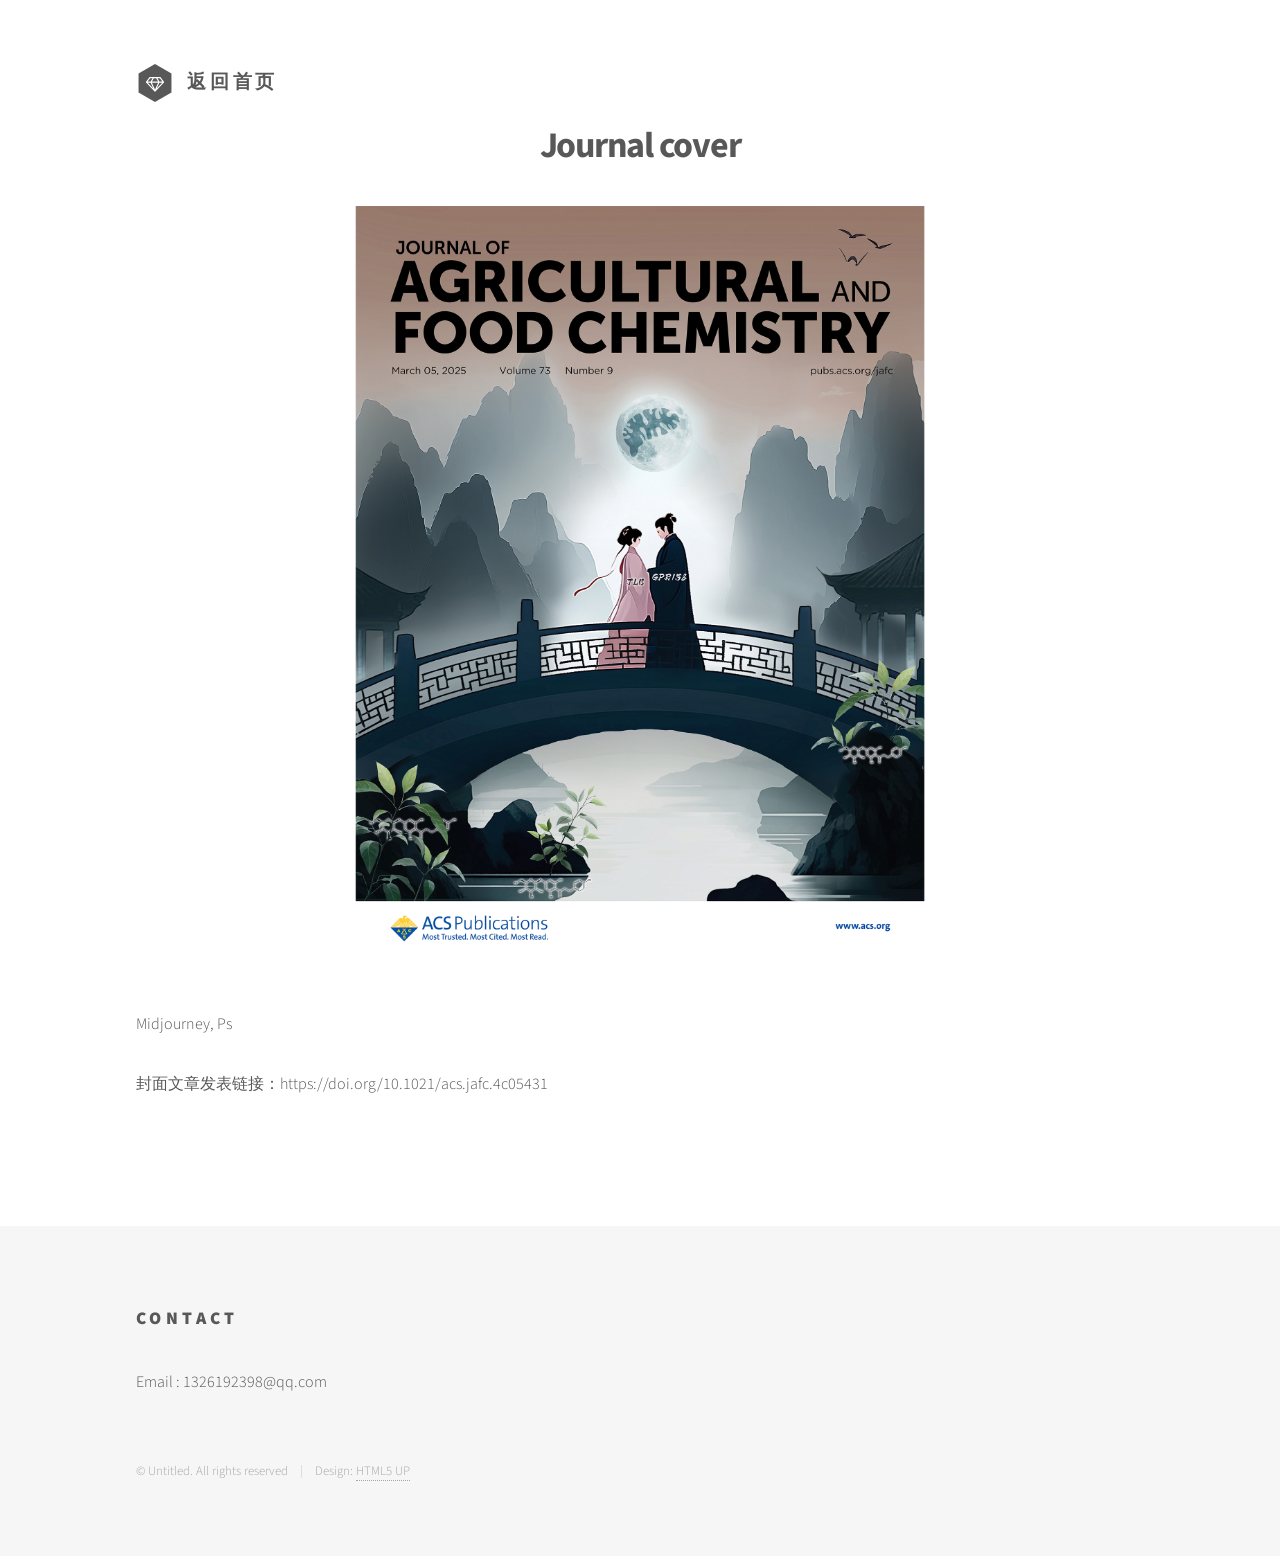
==== commit 14013f10: "Update work pages" ====
--- a/work01.html
+++ b/work01.html
@@ -35,7 +35,7 @@
 						<div class="inner">
 							<h1 style="text-align: center;">Journal cover</h1>
 							<span class="image main"><img src="images/work 01.png" alt="" /></span>
-							<p> Midjourney、Ps </p>
+							<p> Midjourney, Ps </p>
 							<p> 封面文章发表链接：https://doi.org/10.1021/acs.jafc.4c05431 </p>
 							<p> </p>
 						</div>
